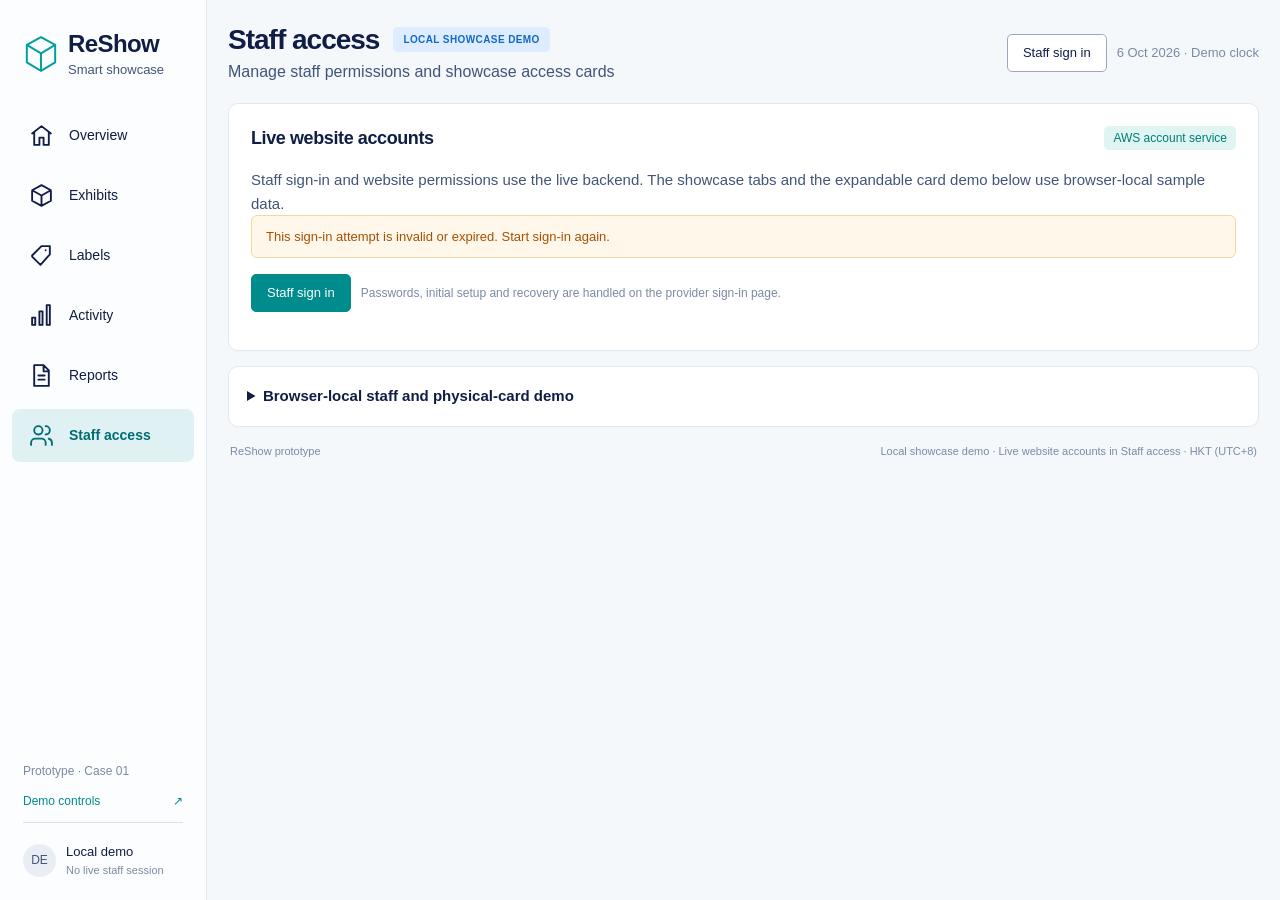
==== auth/callback.html @ 03ce9a0e "Add staff login and live account administration alongside the demo" ====
<!doctype html>
<html lang="en">
  <head>
    <base href="/" />
    <meta charset="UTF-8" />
    <meta name="viewport" content="width=device-width, initial-scale=1" />
    <meta name="theme-color" content="#008b8d" />
    <meta name="referrer" content="no-referrer" />
    <meta
      name="description"
      content="ReShow showcase demonstration with live staff website sign-in and account administration."
    />
    <title>ReShow · Showcase overview</title>
    <link rel="icon" href="assets/logo.svg" type="image/svg+xml" />
    <link rel="stylesheet" href="css/styles.css" />
    <link rel="stylesheet" href="css/exhibits.css" />
    <link rel="stylesheet" href="css/staff.css" />
    <link rel="stylesheet" href="css/accounts.css" />
    <script type="module" src="js/app.js"></script>
  </head>
  <body>
    <a href="#main" class="skip-link">Skip to content</a>
    <aside class="sidebar" aria-label="Main navigation">
      <a class="brand" href="#overview"
        ><img src="assets/logo.svg" alt="" /><span
          >ReShow<small>Smart showcase</small></span
        ></a
      >
      <nav id="navigation" aria-label="Dashboard tabs"></nav>
      <div class="sidebar-bottom">
        <span class="muted">Prototype · Case 01</span
        ><button class="demo-button" id="demo-controls">
          Demo controls <span aria-hidden="true">↗</span>
        </button>
        <div class="staff-identity">
          <span class="avatar">JS</span
          ><span>Exhibition staff<small>Demonstration session</small></span>
        </div>
      </div>
    </aside>
    <main id="main" tabindex="-1">
      <header class="page-header">
        <div>
          <div class="title-line">
            <h1 id="page-title">Showcase overview</h1>
            <span class="badge demo">Local showcase demo</span>
          </div>
          <p id="page-subtitle">Case 01 / School exhibition</p>
        </div>
        <div class="header-actions">
          <button id="staff-sign-in" class="button">Staff sign in</button>
          <span id="demo-date"></span
          ><button id="report-shortcut" class="button">Generate report</button>
        </div>
      </header>
      <div id="scenario-banner" hidden></div>
      <div id="page-content" aria-live="off"></div>
      <footer class="page-footer">
        ReShow prototype
        <span
          >Local showcase demo · Live website accounts in Staff access · HKT (UTC+8)</span
        >
      </footer>
    </main>
    <div
      id="toast-region"
      class="toast-region"
      role="status"
      aria-live="polite"
    ></div>
  </body>
</html>
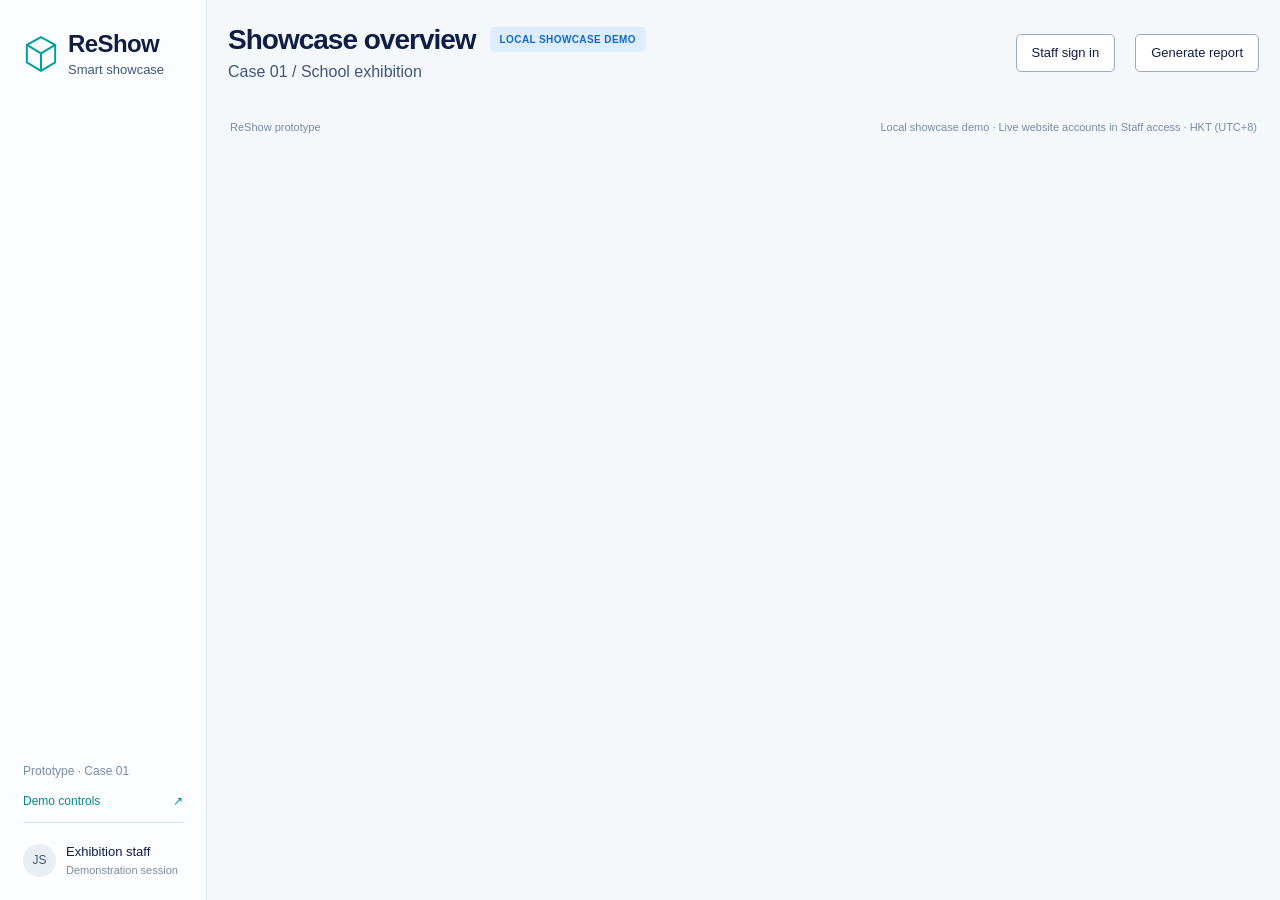
==== commit 93f7b992: "Reconcile staff login with gated studio deployment and require local TLS" ====
--- a/auth/callback.html
+++ b/auth/callback.html
@@ -8,7 +8,7 @@
     <meta name="referrer" content="no-referrer" />
     <meta
       name="description"
-      content="ReShow showcase demonstration with live staff website sign-in and account administration."
+      content="ReShow reusable smart exhibition showcase — desktop demonstration dashboard."
     />
     <title>ReShow · Showcase overview</title>
     <link rel="icon" href="assets/logo.svg" type="image/svg+xml" />
@@ -16,6 +16,7 @@
     <link rel="stylesheet" href="css/exhibits.css" />
     <link rel="stylesheet" href="css/staff.css" />
     <link rel="stylesheet" href="css/accounts.css" />
+    <link rel="stylesheet" href="css/technology-showcase.css" />
     <script type="module" src="js/app.js"></script>
   </head>
   <body>
